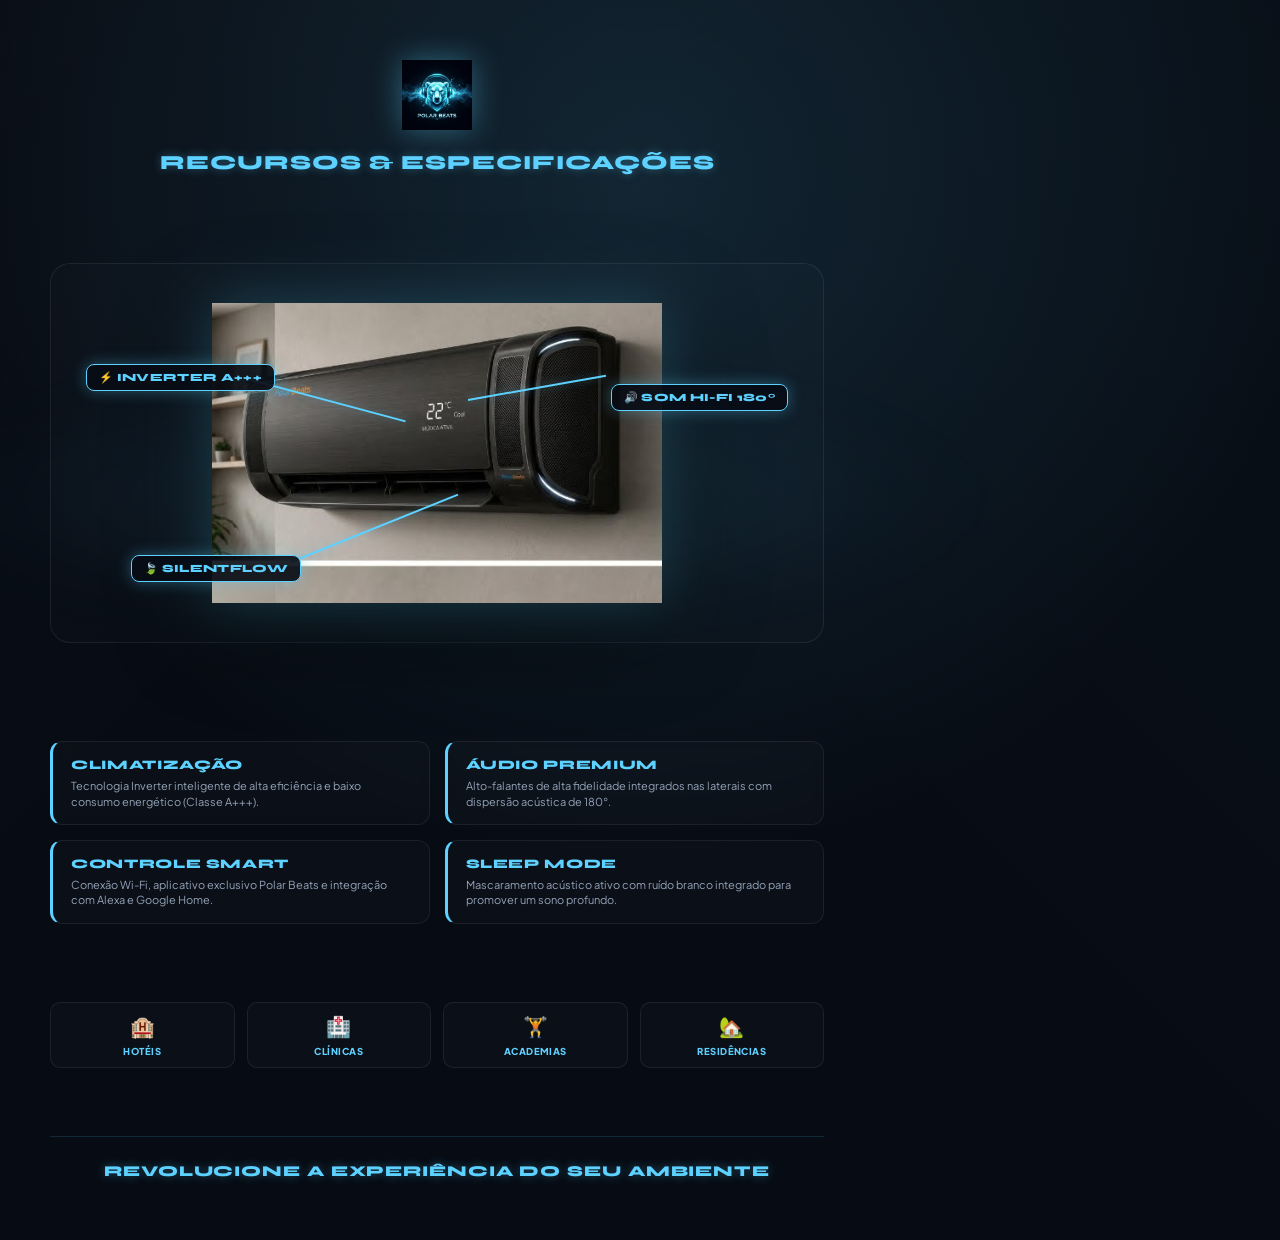
==== back_flyer.html @ 3d05f5b9 "design: rebuild front and back flyers to use the real product render, correct typography, and infogr" ====
<!DOCTYPE html>
<html lang="pt-BR">
<head>
  <meta charset="UTF-8">
  <title>Verso do Folheto Polar Beats</title>
  <link href="https://fonts.googleapis.com/css2?family=Plus+Jakarta+Sans:wght@400;500;600;700;800&family=Syne:wght@700;800&display=swap" rel="stylesheet">
  <style>
    :root {
      --bg-dark: #070c14;
      --bg-card: rgba(255, 255, 255, 0.02);
      --accent-cyan: #5dd1ff;
      --accent-cyan-glow: rgba(93, 209, 255, 0.35);
      --text-primary: #ffffff;
      --text-muted: #94a3b8;
      --border-light: rgba(255, 255, 255, 0.07);
    }

    * {
      box-sizing: border-box;
      margin: 0;
      padding: 0;
    }

    body {
      width: 874px;
      height: 1240px;
      background-color: var(--bg-dark);
      /* Subtle polygonal/geometric background pattern using CSS gradients */
      background-image: 
        radial-gradient(circle at 50% 15%, rgba(93, 209, 255, 0.12), transparent 55%),
        linear-gradient(135deg, rgba(255, 255, 255, 0.01) 0%, transparent 40%),
        linear-gradient(225deg, rgba(93, 209, 255, 0.02) 0%, transparent 50%);
      font-family: 'Plus Jakarta Sans', sans-serif;
      color: var(--text-primary);
      display: flex;
      flex-direction: column;
      justify-content: space-between;
      padding: 60px 50px;
      position: relative;
      overflow: hidden;
      -webkit-font-smoothing: antialiased;
    }

    /* Background soundwaves flow decoration */
    .wave-glow {
      position: absolute;
      width: 130%;
      height: 250px;
      top: 30%;
      left: -15%;
      background: radial-gradient(ellipse at center, rgba(93, 209, 255, 0.08), transparent 70%);
      filter: blur(35px);
      pointer-events: none;
      z-index: 1;
    }

    /* Header */
    .header-section {
      display: flex;
      flex-direction: column;
      align-items: center;
      gap: 15px;
      text-align: center;
      z-index: 10;
    }

    .brand-logo {
      height: 70px;
      object-fit: contain;
      filter: drop-shadow(0 0 15px rgba(93, 209, 255, 0.4));
    }

    .slogan {
      font-family: 'Syne', sans-serif;
      font-size: 20px;
      font-weight: 800;
      letter-spacing: 0.05em;
      color: var(--accent-cyan);
      text-transform: uppercase;
      text-shadow: 0 0 10px var(--accent-cyan-glow);
      margin-top: 5px;
    }

    /* Infographic Section */
    .infographic-container {
      position: relative;
      width: 100%;
      height: 380px;
      display: flex;
      justify-content: center;
      align-items: center;
      margin: 20px 0;
      z-index: 10;
      background: rgba(255, 255, 255, 0.01);
      border: 1px solid var(--border-light);
      border-radius: 20px;
    }

    .product-image {
      width: 80%;
      max-height: 300px;
      object-fit: contain;
      filter: 
        drop-shadow(0 0 30px rgba(93, 209, 255, 0.3))
        drop-shadow(0 20px 40px rgba(0, 0, 0, 0.9));
    }

    /* Pointer Lines & Labels */
    .pointer-label {
      position: absolute;
      background: rgba(7, 12, 20, 0.9);
      border: 1.5px solid var(--accent-cyan);
      border-radius: 8px;
      padding: 6px 12px;
      font-size: 11px;
      font-weight: 800;
      color: var(--accent-cyan);
      box-shadow: 0 0 15px var(--accent-cyan-glow);
      font-family: 'Syne', sans-serif;
      letter-spacing: 0.03em;
      text-transform: uppercase;
      display: flex;
      align-items: center;
      gap: 6px;
    }

    .pointer-line {
      position: absolute;
      height: 1.5px;
      background: var(--accent-cyan);
      box-shadow: 0 0 8px var(--accent-cyan-glow);
      transform-origin: left center;
    }

    /* Info 1: Inverter (Left) */
    .info-inverter {
      top: 100px;
      left: 35px;
    }
    .line-inverter {
      top: 115px;
      left: 200px;
      width: 160px;
      transform: rotate(15deg);
    }

    /* Info 2: Som Hi-Fi (Right) */
    .info-sound {
      top: 120px;
      right: 35px;
    }
    .line-sound {
      top: 135px;
      right: 215px;
      width: 140px;
      transform: rotate(-10deg);
    }

    /* Info 3: SilentFlow (Bottom Left) */
    .info-airflow {
      bottom: 60px;
      left: 80px;
    }
    .line-airflow {
      bottom: 80px;
      left: 240px;
      width: 180px;
      transform: rotate(-22deg);
    }

    /* Specs 2x2 Grid */
    .specs-grid {
      display: grid;
      grid-template-columns: 1fr 1fr;
      gap: 15px;
      margin: 10px 0;
      z-index: 10;
    }

    .spec-item {
      background: var(--bg-card);
      border: 1px solid var(--border-light);
      padding: 15px 18px;
      border-radius: 12px;
      border-left: 3px solid var(--accent-cyan);
      backdrop-filter: blur(5px);
    }

    .spec-title {
      font-family: 'Syne', sans-serif;
      font-size: 13px;
      font-weight: 800;
      color: var(--accent-cyan);
      text-transform: uppercase;
      letter-spacing: 0.05em;
      margin-bottom: 5px;
    }

    .spec-desc {
      font-size: 11px;
      color: var(--text-muted);
      line-height: 1.4;
    }

    /* Applications Section */
    .apps-section {
      display: flex;
      flex-direction: column;
      gap: 12px;
      z-index: 10;
    }

    .apps-grid {
      display: grid;
      grid-template-columns: repeat(4, 1fr);
      gap: 12px;
    }

    .app-card {
      background: var(--bg-card);
      border: 1px solid var(--border-light);
      border-radius: 10px;
      padding: 10px;
      text-align: center;
      display: flex;
      flex-direction: column;
      align-items: center;
      gap: 6px;
    }

    .app-icon {
      font-size: 20px;
    }

    .app-name {
      font-size: 9.5px;
      font-weight: 800;
      color: var(--accent-cyan);
      text-transform: uppercase;
      letter-spacing: 0.05em;
    }

    /* Footer */
    .footer-section {
      display: flex;
      justify-content: center;
      border-top: 1.5px solid rgba(93, 209, 255, 0.15);
      padding-top: 25px;
      z-index: 10;
    }

    .cta-text {
      font-family: 'Syne', sans-serif;
      font-size: 15px;
      font-weight: 800;
      color: var(--accent-cyan);
      text-shadow: 0 0 10px var(--accent-cyan-glow);
      letter-spacing: 0.06em;
      text-align: center;
      text-transform: uppercase;
    }
  </style>
</head>
<body>

  <div class="wave-glow"></div>

  <!-- Header -->
  <div class="header-section">
    <img src="logo.png" alt="Polar Beats Logo" class="brand-logo">
    <h2 class="slogan">RECURSOS & ESPECIFICAÇÕES</h2>
  </div>

  <!-- Infographic Showcase -->
  <div class="infographic-container">
    <!-- Real product image -->
    <img src="produto-black.png" alt="Polar Beats Duo Black" class="product-image">
    
    <!-- Infographic lines -->
    <div class="pointer-line line-inverter"></div>
    <div class="pointer-line line-sound"></div>
    <div class="pointer-line line-airflow"></div>

    <!-- Infographic labels -->
    <div class="pointer-label info-inverter">⚡ INVERTER A+++</div>
    <div class="pointer-label info-sound">🔊 SOM Hi-Fi 180°</div>
    <div class="pointer-label info-airflow">🍃 SILENTFLOW</div>
  </div>

  <!-- Specs Grid -->
  <div class="specs-grid">
    <div class="spec-item">
      <div class="spec-title">Climatização</div>
      <div class="spec-desc">Tecnologia Inverter inteligente de alta eficiência e baixo consumo energético (Classe A+++).</div>
    </div>
    <div class="spec-item">
      <div class="spec-title">Áudio Premium</div>
      <div class="spec-desc">Alto-falantes de alta fidelidade integrados nas laterais com dispersão acústica de 180°.</div>
    </div>
    <div class="spec-item">
      <div class="spec-title">Controle Smart</div>
      <div class="spec-desc">Conexão Wi-Fi, aplicativo exclusivo Polar Beats e integração com Alexa e Google Home.</div>
    </div>
    <div class="spec-item">
      <div class="spec-title">Sleep Mode</div>
      <div class="spec-desc">Mascaramento acústico ativo com ruído branco integrado para promover um sono profundo.</div>
    </div>
  </div>

  <!-- Applications -->
  <div class="apps-section">
    <div class="apps-grid">
      <div class="app-card">
        <span class="app-icon">🏨</span>
        <span class="app-name">Hotéis</span>
      </div>
      <div class="app-card">
        <span class="app-icon">🏥</span>
        <span class="app-name">Clínicas</span>
      </div>
      <div class="app-card">
        <span class="app-icon">🏋️</span>
        <span class="app-name">Academias</span>
      </div>
      <div class="app-card">
        <span class="app-icon">🏡</span>
        <span class="app-name">Residências</span>
      </div>
    </div>
  </div>

  <!-- Footer -->
  <div class="footer-section">
    <span class="cta-text">REVOLUCIONE A EXPERIÊNCIA DO SEU AMBIENTE</span>
  </div>

</body>
</html>
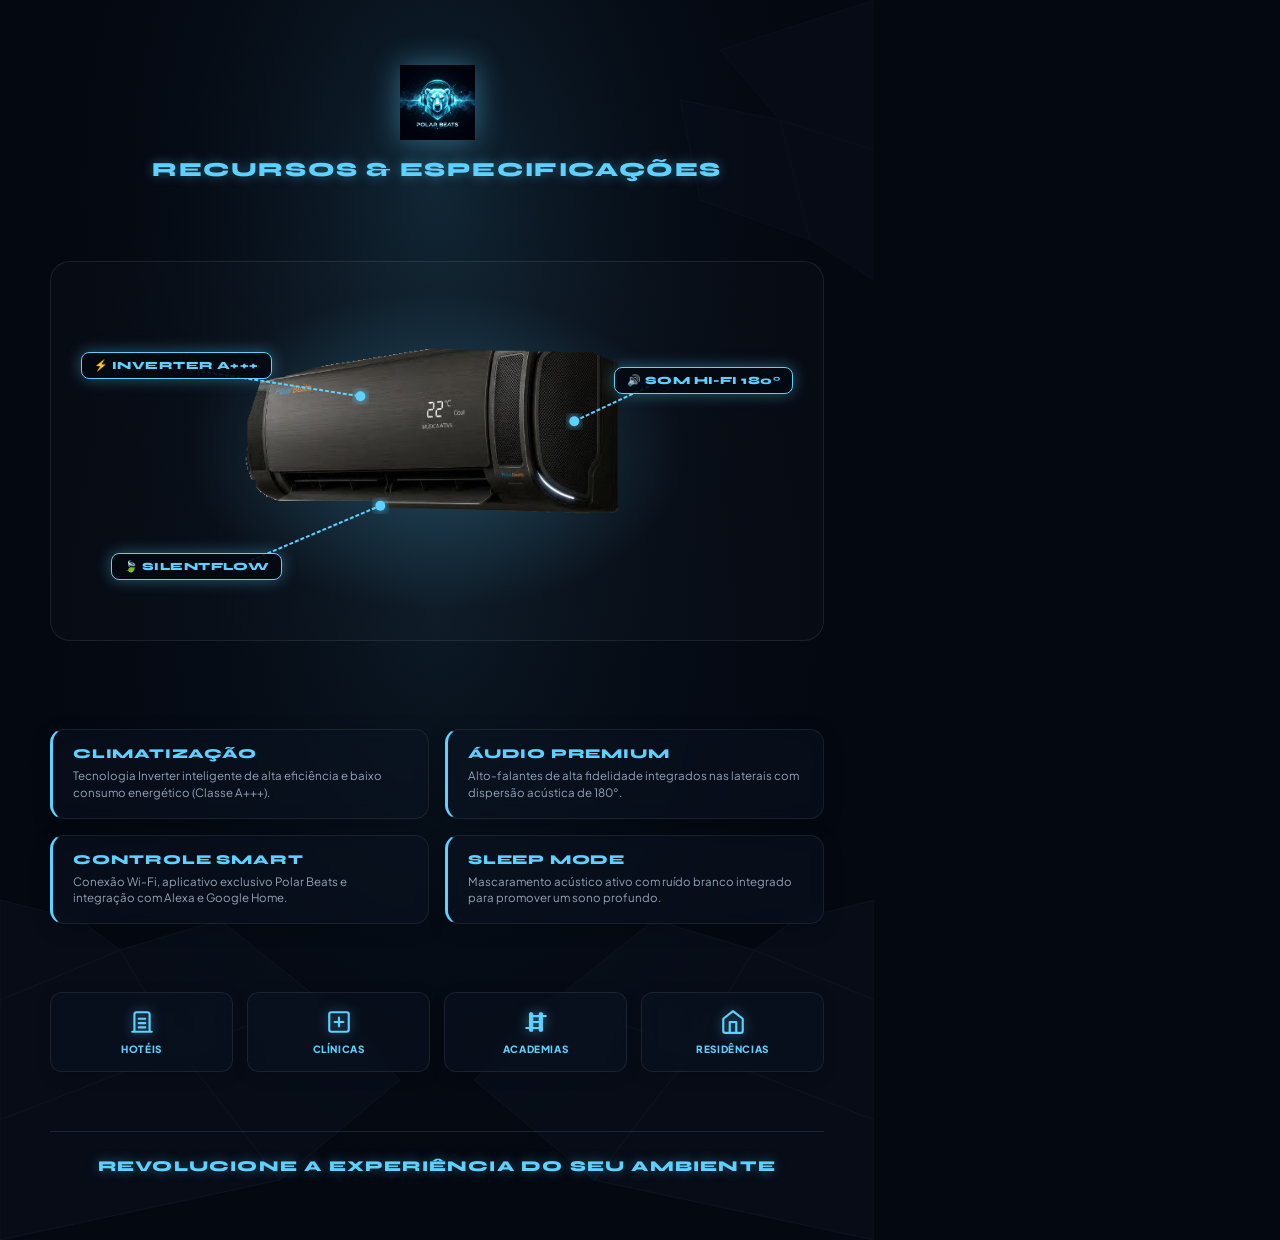
==== commit 08035721: "🎨 Final premium flyer design - transparent AC and low-poly backdrop" ====
--- a/back_flyer.html
+++ b/back_flyer.html
@@ -6,13 +6,13 @@
   <link href="https://fonts.googleapis.com/css2?family=Plus+Jakarta+Sans:wght@400;500;600;700;800&family=Syne:wght@700;800&display=swap" rel="stylesheet">
   <style>
     :root {
-      --bg-dark: #070c14;
-      --bg-card: rgba(255, 255, 255, 0.02);
+      --bg-dark: #040811;
+      --bg-card: rgba(13, 21, 37, 0.45);
       --accent-cyan: #5dd1ff;
-      --accent-cyan-glow: rgba(93, 209, 255, 0.35);
+      --accent-cyan-glow: rgba(93, 209, 255, 0.4);
       --text-primary: #ffffff;
       --text-muted: #94a3b8;
-      --border-light: rgba(255, 255, 255, 0.07);
+      --border-light: rgba(255, 255, 255, 0.08);
     }
 
     * {
@@ -25,59 +25,41 @@
       width: 874px;
       height: 1240px;
       background-color: var(--bg-dark);
-      /* Subtle polygonal/geometric background pattern using CSS gradients */
-      background-image: 
-        radial-gradient(circle at 50% 15%, rgba(93, 209, 255, 0.12), transparent 55%),
-        linear-gradient(135deg, rgba(255, 255, 255, 0.01) 0%, transparent 40%),
-        linear-gradient(225deg, rgba(93, 209, 255, 0.02) 0%, transparent 50%);
       font-family: 'Plus Jakarta Sans', sans-serif;
       color: var(--text-primary);
       display: flex;
       flex-direction: column;
       justify-content: space-between;
-      padding: 60px 50px;
+      padding: 65px 50px;
       position: relative;
       overflow: hidden;
       -webkit-font-smoothing: antialiased;
     }
 
-    /* Background soundwaves flow decoration */
-    .wave-glow {
-      position: absolute;
-      width: 130%;
-      height: 250px;
-      top: 30%;
-      left: -15%;
-      background: radial-gradient(ellipse at center, rgba(93, 209, 255, 0.08), transparent 70%);
-      filter: blur(35px);
-      pointer-events: none;
-      z-index: 1;
-    }
-
     /* Header */
     .header-section {
       display: flex;
       flex-direction: column;
       align-items: center;
-      gap: 15px;
+      gap: 12px;
       text-align: center;
       z-index: 10;
     }
 
     .brand-logo {
-      height: 70px;
+      height: 75px;
       object-fit: contain;
-      filter: drop-shadow(0 0 15px rgba(93, 209, 255, 0.4));
+      filter: drop-shadow(0 0 15px rgba(93, 209, 255, 0.45));
     }
 
     .slogan {
       font-family: 'Syne', sans-serif;
       font-size: 20px;
       font-weight: 800;
-      letter-spacing: 0.05em;
-      color: var(--accent-cyan);
-      text-transform: uppercase;
-      text-shadow: 0 0 10px var(--accent-cyan-glow);
+      letter-spacing: 0.08em;
+      color: var(--accent-cyan);
+      text-transform: uppercase;
+      text-shadow: 0 0 12px var(--accent-cyan-glow);
       margin-top: 5px;
     }
 
@@ -91,24 +73,16 @@
       align-items: center;
       margin: 20px 0;
       z-index: 10;
-      background: rgba(255, 255, 255, 0.01);
+      background: rgba(255, 255, 255, 0.015);
       border: 1px solid var(--border-light);
       border-radius: 20px;
-    }
-
-    .product-image {
-      width: 80%;
-      max-height: 300px;
-      object-fit: contain;
-      filter: 
-        drop-shadow(0 0 30px rgba(93, 209, 255, 0.3))
-        drop-shadow(0 20px 40px rgba(0, 0, 0, 0.9));
-    }
-
-    /* Pointer Lines & Labels */
+      overflow: hidden;
+    }
+
+    /* Pointer Labels */
     .pointer-label {
       position: absolute;
-      background: rgba(7, 12, 20, 0.9);
+      background: rgba(4, 8, 17, 0.9);
       border: 1.5px solid var(--accent-cyan);
       border-radius: 8px;
       padding: 6px 12px;
@@ -117,62 +91,19 @@
       color: var(--accent-cyan);
       box-shadow: 0 0 15px var(--accent-cyan-glow);
       font-family: 'Syne', sans-serif;
-      letter-spacing: 0.03em;
+      letter-spacing: 0.04em;
       text-transform: uppercase;
       display: flex;
       align-items: center;
       gap: 6px;
-    }
-
-    .pointer-line {
-      position: absolute;
-      height: 1.5px;
-      background: var(--accent-cyan);
-      box-shadow: 0 0 8px var(--accent-cyan-glow);
-      transform-origin: left center;
-    }
-
-    /* Info 1: Inverter (Left) */
-    .info-inverter {
-      top: 100px;
-      left: 35px;
-    }
-    .line-inverter {
-      top: 115px;
-      left: 200px;
-      width: 160px;
-      transform: rotate(15deg);
-    }
-
-    /* Info 2: Som Hi-Fi (Right) */
-    .info-sound {
-      top: 120px;
-      right: 35px;
-    }
-    .line-sound {
-      top: 135px;
-      right: 215px;
-      width: 140px;
-      transform: rotate(-10deg);
-    }
-
-    /* Info 3: SilentFlow (Bottom Left) */
-    .info-airflow {
-      bottom: 60px;
-      left: 80px;
-    }
-    .line-airflow {
-      bottom: 80px;
-      left: 240px;
-      width: 180px;
-      transform: rotate(-22deg);
+      z-index: 20;
     }
 
     /* Specs 2x2 Grid */
     .specs-grid {
       display: grid;
       grid-template-columns: 1fr 1fr;
-      gap: 15px;
+      gap: 16px;
       margin: 10px 0;
       z-index: 10;
     }
@@ -180,26 +111,27 @@
     .spec-item {
       background: var(--bg-card);
       border: 1px solid var(--border-light);
-      padding: 15px 18px;
-      border-radius: 12px;
+      padding: 16px 20px;
+      border-radius: 14px;
       border-left: 3px solid var(--accent-cyan);
-      backdrop-filter: blur(5px);
+      backdrop-filter: blur(8px);
+      box-shadow: 0 4px 20px rgba(0, 0, 0, 0.2);
     }
 
     .spec-title {
       font-family: 'Syne', sans-serif;
-      font-size: 13px;
-      font-weight: 800;
-      color: var(--accent-cyan);
-      text-transform: uppercase;
-      letter-spacing: 0.05em;
-      margin-bottom: 5px;
+      font-size: 13.5px;
+      font-weight: 800;
+      color: var(--accent-cyan);
+      text-transform: uppercase;
+      letter-spacing: 0.06em;
+      margin-bottom: 6px;
     }
 
     .spec-desc {
-      font-size: 11px;
+      font-size: 11.5px;
       color: var(--text-muted);
-      line-height: 1.4;
+      line-height: 1.45;
     }
 
     /* Applications Section */
@@ -213,31 +145,29 @@
     .apps-grid {
       display: grid;
       grid-template-columns: repeat(4, 1fr);
-      gap: 12px;
+      gap: 14px;
     }
 
     .app-card {
       background: var(--bg-card);
       border: 1px solid var(--border-light);
-      border-radius: 10px;
-      padding: 10px;
+      border-radius: 12px;
+      padding: 16px 12px;
       text-align: center;
       display: flex;
       flex-direction: column;
       align-items: center;
-      gap: 6px;
-    }
-
-    .app-icon {
-      font-size: 20px;
+      gap: 8px;
+      backdrop-filter: blur(8px);
+      box-shadow: 0 4px 15px rgba(0, 0, 0, 0.15);
     }
 
     .app-name {
-      font-size: 9.5px;
-      font-weight: 800;
-      color: var(--accent-cyan);
-      text-transform: uppercase;
-      letter-spacing: 0.05em;
+      font-size: 10px;
+      font-weight: 800;
+      color: var(--accent-cyan);
+      text-transform: uppercase;
+      letter-spacing: 0.06em;
     }
 
     /* Footer */
@@ -254,8 +184,8 @@
       font-size: 15px;
       font-weight: 800;
       color: var(--accent-cyan);
-      text-shadow: 0 0 10px var(--accent-cyan-glow);
-      letter-spacing: 0.06em;
+      text-shadow: 0 0 12px var(--accent-cyan-glow);
+      letter-spacing: 0.08em;
       text-align: center;
       text-transform: uppercase;
     }
@@ -263,7 +193,50 @@
 </head>
 <body>
 
-  <div class="wave-glow"></div>
+  <!-- Premium Low-Poly Background -->
+  <svg class="poly-bg" xmlns="http://www.w3.org/2000/svg" viewBox="0 0 874 1240" preserveAspectRatio="none" style="position: absolute; top: 0; left: 0; width: 100%; height: 100%; z-index: -1;">
+    <!-- Base dark background -->
+    <rect width="874" height="1240" fill="#040811"/>
+    
+    <!-- Top center radial glow -->
+    <radialGradient id="topGlow" cx="50%" cy="15%" r="45%">
+      <stop offset="0%" stop-color="#5dd1ff" stop-opacity="0.15"/>
+      <stop offset="100%" stop-color="#040811" stop-opacity="0"/>
+    </radialGradient>
+    <rect width="874" height="1240" fill="url(#topGlow)"/>
+
+    <!-- Center product radial glow -->
+    <radialGradient id="midGlow" cx="50%" cy="50%" r="50%">
+      <stop offset="0%" stop-color="#5dd1ff" stop-opacity="0.08"/>
+      <stop offset="100%" stop-color="#040811" stop-opacity="0"/>
+    </radialGradient>
+    <rect width="874" height="1240" fill="url(#midGlow)"/>
+
+    <!-- Geometric triangles in bottom-left corner -->
+    <g fill="#0c1220" stroke="#1e293b" stroke-width="0.7" opacity="0.45">
+      <polygon points="0,1000 120,950 180,1050 0,1120"/>
+      <polygon points="0,1120 180,1050 280,1180 0,1240"/>
+      <polygon points="0,900 80,920 120,950 0,1000"/>
+      <polygon points="120,950 180,1050 320,1000 220,920"/>
+      <polygon points="180,1050 280,1180 400,1080 320,1000"/>
+    </g>
+
+    <!-- Geometric triangles in bottom-right corner -->
+    <g fill="#0c1220" stroke="#1e293b" stroke-width="0.7" opacity="0.45">
+      <polygon points="874,1000 754,950 694,1050 874,1120"/>
+      <polygon points="874,1120 694,1050 594,1180 874,1240"/>
+      <polygon points="874,900 794,920 754,950 874,1000"/>
+      <polygon points="754,950 694,1050 554,1000 654,920"/>
+      <polygon points="694,1050 594,1180 474,1080 554,1000"/>
+    </g>
+
+    <!-- Geometric triangles in top-right corner -->
+    <g fill="#0c1220" stroke="#1e293b" stroke-width="0.7" opacity="0.3">
+      <polygon points="874,150 780,120 810,240 874,280"/>
+      <polygon points="874,0 720,50 780,120 874,150"/>
+      <polygon points="780,120 810,240 700,200 680,100"/>
+    </g>
+  </svg>
 
   <!-- Header -->
   <div class="header-section">
@@ -273,18 +246,46 @@
 
   <!-- Infographic Showcase -->
   <div class="infographic-container">
-    <!-- Real product image -->
-    <img src="produto-black.png" alt="Polar Beats Duo Black" class="product-image">
-    
-    <!-- Infographic lines -->
-    <div class="pointer-line line-inverter"></div>
-    <div class="pointer-line line-sound"></div>
-    <div class="pointer-line line-airflow"></div>
-
-    <!-- Infographic labels -->
-    <div class="pointer-label info-inverter">⚡ INVERTER A+++</div>
-    <div class="pointer-label info-sound">🔊 SOM Hi-Fi 180°</div>
-    <div class="pointer-label info-airflow">🍃 SILENTFLOW</div>
+    <svg width="774" height="380" viewBox="0 0 774 380" xmlns="http://www.w3.org/2000/svg" style="position: absolute; top: 0; left: 0; width: 100%; height: 100%; z-index: 10;">
+      <defs>
+        <radialGradient id="acGlow" cx="50%" cy="50%" r="50%">
+          <stop offset="0%" stop-color="#5dd1ff" stop-opacity="0.25"/>
+          <stop offset="100%" stop-color="#5dd1ff" stop-opacity="0"/>
+        </radialGradient>
+        
+        <filter id="glowFilter" x="-30%" y="-30%" width="160%" height="160%">
+          <feGaussianBlur stdDeviation="5" result="blur" />
+          <feMerge>
+            <feMergeNode in="blur" />
+            <feMergeNode in="SourceGraphic" />
+          </feMerge>
+        </filter>
+      </defs>
+      
+      <!-- Backing Glow for Product -->
+      <rect x="137" y="30" width="500" height="320" fill="url(#acGlow)" />
+
+      <!-- Transparent Product Image -->
+      <image href="produto-black-transparent.png" x="157" y="40" width="460" height="300" />
+
+      <!-- Pointers (Dashed Lines & Glowing Anchors) -->
+      <!-- Line 1: Inverter (Left label to compressor area) -->
+      <line x1="150" y1="110" x2="310" y2="135" stroke="#5dd1ff" stroke-width="2" stroke-dasharray="4 2" />
+      <circle cx="310" cy="135" r="5" fill="#5dd1ff" filter="url(#glowFilter)" />
+      
+      <!-- Line 2: Som Hi-Fi (Right label to speaker) -->
+      <line x1="600" y1="125" x2="525" y2="160" stroke="#5dd1ff" stroke-width="2" stroke-dasharray="4 2" />
+      <circle cx="525" cy="160" r="5" fill="#5dd1ff" filter="url(#glowFilter)" />
+
+      <!-- Line 3: SilentFlow (Bottom label to lower louvers) -->
+      <line x1="200" y1="300" x2="330" y2="245" stroke="#5dd1ff" stroke-width="2" stroke-dasharray="4 2" />
+      <circle cx="330" cy="245" r="5" fill="#5dd1ff" filter="url(#glowFilter)" />
+    </svg>
+
+    <!-- Labels positioned absolutely on top of the SVG -->
+    <div class="pointer-label info-inverter" style="top: 90px; left: 30px;">⚡ INVERTER A+++</div>
+    <div class="pointer-label info-sound" style="top: 105px; right: 30px;">🔊 SOM Hi-Fi 180°</div>
+    <div class="pointer-label info-airflow" style="bottom: 60px; left: 60px;">🍃 SILENTFLOW</div>
   </div>
 
   <!-- Specs Grid -->
@@ -311,19 +312,32 @@
   <div class="apps-section">
     <div class="apps-grid">
       <div class="app-card">
-        <span class="app-icon">🏨</span>
+        <svg class="app-svg" viewBox="0 0 24 24" fill="none" stroke="#5dd1ff" stroke-width="2" stroke-linecap="round" stroke-linejoin="round" style="width: 26px; height: 26px; filter: drop-shadow(0 0 6px rgba(93, 209, 255, 0.5));">
+          <path d="M3 21h18M5 21V5a2 2 0 0 1 2-2h10a2 2 0 0 1 2 2v16M9 9h6M9 13h6M9 17h6" />
+        </svg>
         <span class="app-name">Hotéis</span>
       </div>
       <div class="app-card">
-        <span class="app-icon">🏥</span>
+        <svg class="app-svg" viewBox="0 0 24 24" fill="none" stroke="#5dd1ff" stroke-width="2" stroke-linecap="round" stroke-linejoin="round" style="width: 26px; height: 26px; filter: drop-shadow(0 0 6px rgba(93, 209, 255, 0.5));">
+          <rect x="3" y="3" width="18" height="18" rx="2" />
+          <path d="M12 8v8M8 12h8" />
+        </svg>
         <span class="app-name">Clínicas</span>
       </div>
       <div class="app-card">
-        <span class="app-icon">🏋️</span>
+        <svg class="app-svg" viewBox="0 0 24 24" fill="none" stroke="#5dd1ff" stroke-width="2" stroke-linecap="round" stroke-linejoin="round" style="width: 26px; height: 26px; filter: drop-shadow(0 0 6px rgba(93, 209, 255, 0.5));">
+          <path d="M18 6.5h3M3 17.5h3M6.5 6.5h11M6.5 17.5h11" />
+          <rect x="6.5" y="4" width="2" height="16" rx="0.5" />
+          <rect x="15.5" y="4" width="2" height="16" rx="0.5" />
+          <line x1="8.5" y1="12" x2="15.5" y2="12" />
+        </svg>
         <span class="app-name">Academias</span>
       </div>
       <div class="app-card">
-        <span class="app-icon">🏡</span>
+        <svg class="app-svg" viewBox="0 0 24 24" fill="none" stroke="#5dd1ff" stroke-width="2" stroke-linecap="round" stroke-linejoin="round" style="width: 26px; height: 26px; filter: drop-shadow(0 0 6px rgba(93, 209, 255, 0.5));">
+          <path d="m3 9 9-7 9 7v11a2 2 0 0 1-2 2H5a2 2 0 0 1-2-2z" />
+          <polyline points="9 22 9 12 15 12 15 22" />
+        </svg>
         <span class="app-name">Residências</span>
       </div>
     </div>
